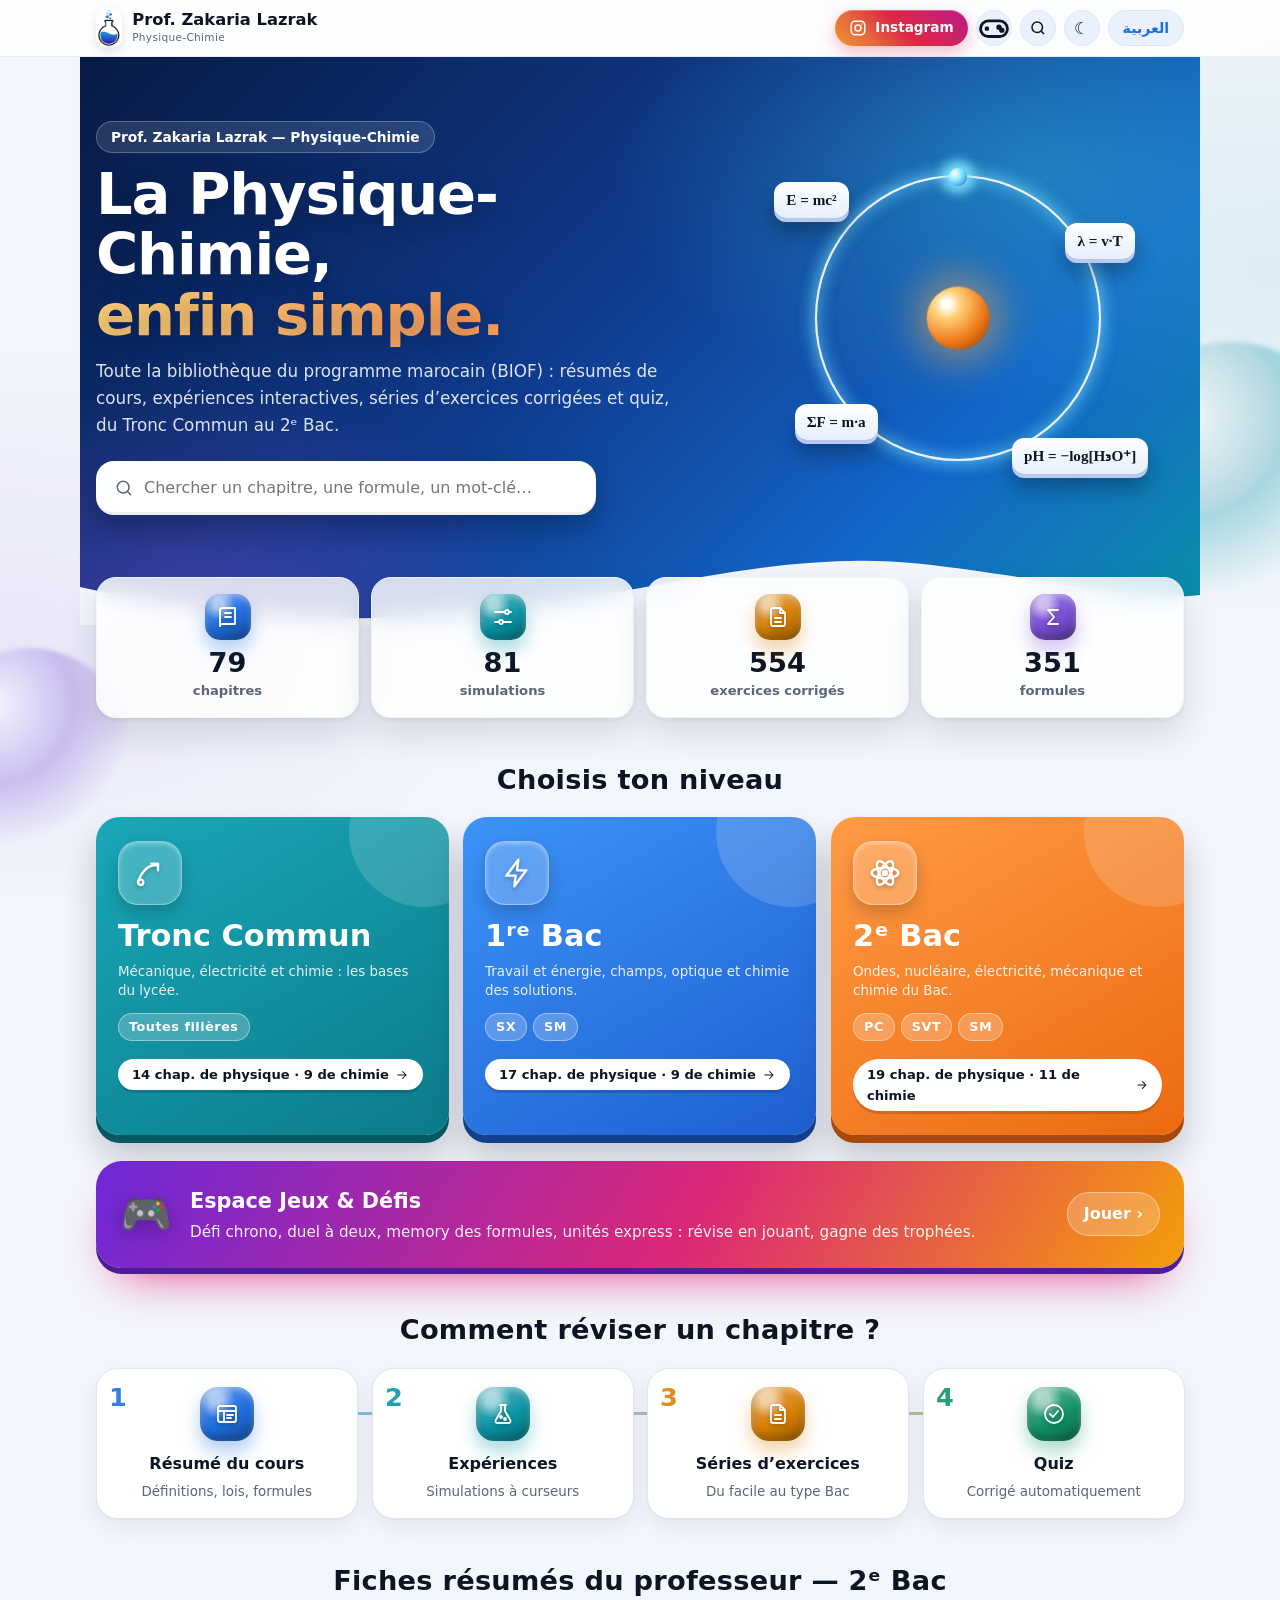
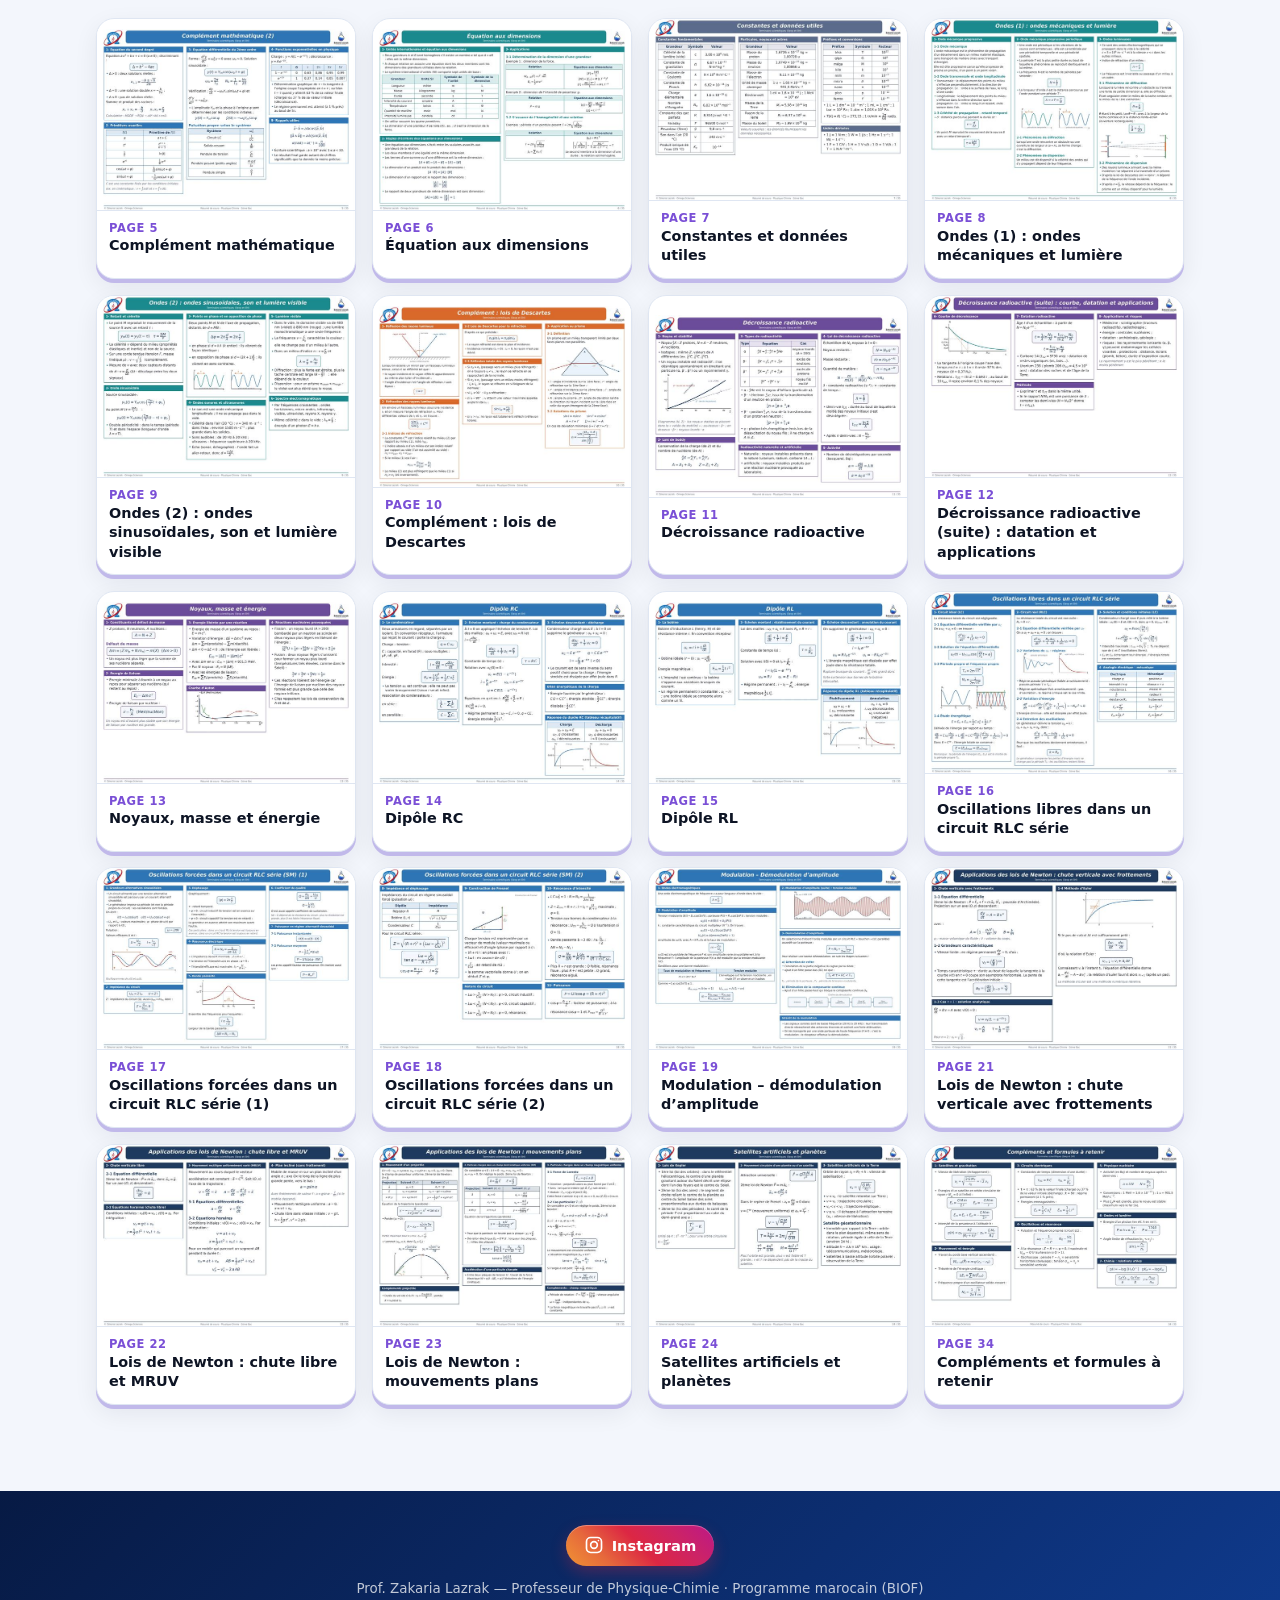
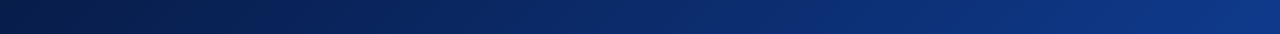
==== index.html @ 4e3874b1 "Jeux 3D pour l’écran interactif : Morpion 3D, Bulles 3D, Séquence lumineuse, Feu vert ! - Morpion 3D" ====
<!doctype html>
<html lang="fr" dir="ltr">
<head>
<meta charset="utf-8">
<meta name="viewport" content="width=device-width, initial-scale=1">
<title>Bibliothèque de Physique-Chimie | Zakaria Lazrak</title>
<meta name="description" content="Bibliothèque de physique-chimie : cours, formules, simulations interactives et exercices corrigés — Tronc Commun, 1ʳᵉ Bac, 2ᵉ Bac (programme marocain).">
<link rel="icon" href="assets/icon.jpg">
<link rel="stylesheet" id="css">
<link rel="stylesheet" href="assets/katex/katex.min.css">
<style>body { visibility: hidden; }</style>
<noscript><style>body { visibility: visible; }</style></noscript>
</head>
<body>
<header class="top">
  <a class="brand" href="#/">
    <img src="assets/icon.jpg" alt="" width="34" height="52">
    <span><b>Prof. Zakaria Lazrak</b><small>Physique-Chimie</small></span>
  </a>
  <div class="acts">
    <a id="insta-top" class="insta mini" href="https://instagram.com/zakarialazrak" target="_blank" rel="noopener" aria-label="Instagram">
      <svg viewBox="0 0 24 24" fill="none" stroke="currentColor" stroke-width="2" aria-hidden="true"><rect x="3" y="3" width="18" height="18" rx="5"/><circle cx="12" cy="12" r="4"/><circle cx="17.3" cy="6.7" r="1" fill="currentColor" stroke="none"/></svg>
      <span>Instagram</span>
    </a>
    <a id="jeuxbtn" class="theme" href="#/jeux" aria-label="Jeux"><svg viewBox="0 0 24 24" fill="none" stroke="currentColor" stroke-width="2" aria-hidden="true"><rect x="2.5" y="7" width="19" height="11" rx="5.5"/><path d="M7 11v3M5.5 12.5h3"/><circle cx="15.5" cy="11.5" r=".9" fill="currentColor"/><circle cx="17.5" cy="13.5" r=".9" fill="currentColor"/></svg></a>
    <a id="searchbtn" class="theme" href="#/recherche" aria-label="Recherche"><svg viewBox="0 0 24 24" fill="none" stroke="currentColor" stroke-width="2" aria-hidden="true"><circle cx="11" cy="11" r="7"/><path d="m20 20-3.5-3.5"/></svg></a>
    <button id="theme" class="theme" type="button"></button>
    <button id="lang" class="lang" type="button" aria-label="Changer de langue / تغيير اللغة"></button>
  </div>
</header>
<main id="app"></main>
<footer class="foot">
  <a id="insta" class="insta" href="https://instagram.com/zakarialazrak" target="_blank" rel="noopener">
    <svg viewBox="0 0 24 24" fill="none" stroke="currentColor" stroke-width="2" aria-hidden="true"><rect x="3" y="3" width="18" height="18" rx="5"/><circle cx="12" cy="12" r="4"/><circle cx="17.3" cy="6.7" r="1" fill="currentColor" stroke="none"/></svg>
    Instagram
  </a>
  <span id="foot"></span>
</footer>
<script>
  // Chargement des fichiers du site avec le numéro de version lu dans version.txt :
  // après une mise à jour, les élèves reçoivent tout de suite les nouveaux fichiers (pas d'ancienne copie en cache).
  (function () {
    var files = ['assets/katex/katex.min.js', 'assets/katex/auto-render.min.js', 'contenu/programme.js', 'contenu/outils.js', 'js/sims.js', 'js/sims-chimie.js', 'js/sims-plus.js', 'js/sims-elec.js', 'js/sims-noyau.js', 'js/data.js', 'js/data-chimie.js', 'js/extra.js', 'js/resume.js', 'js/series.js', 'js/fiches.js', 'js/stepsims.js', 'js/exos.js', 'js/exos-tc.js', 'js/exos-1bac.js', 'js/exos-2bac.js', 'js/exos-plus.js', 'js/exos-tc2.js', 'js/exos-1bac2.js', 'js/exos-2bac2.js', 'contenu/exp-tc.js', 'contenu/exp-1bac.js', 'contenu/exp-2bac.js', 'contenu/phet.js', 'js/details.js', 'js/tex.js', 'js/jeux-data.js', 'js/jeux.js', 'js/jeux3d.js', 'js/app.js'];
    var show = function () { document.body.style.visibility = 'visible'; };
    function load(v) {
      window.__V = v; var q = v ? '?v=' + encodeURIComponent(v) : '';
      var css = document.getElementById('css'); css.onload = css.onerror = show; css.href = 'css/style.css' + q;
      files.forEach(function (f) { var s = document.createElement('script'); s.src = f + q; s.async = false; document.body.appendChild(s); });
      setTimeout(show, 2500);
    }
    try {
      fetch('version.txt?t=' + Date.now(), { cache: 'no-store' })
        .then(function (r) { return r.ok ? r.text() : ''; })
        .then(function (t) { load(t.trim().slice(0, 40)); }, function () { load(''); });
    } catch (e) { load(''); }
  })();
</script>
</body>
</html>
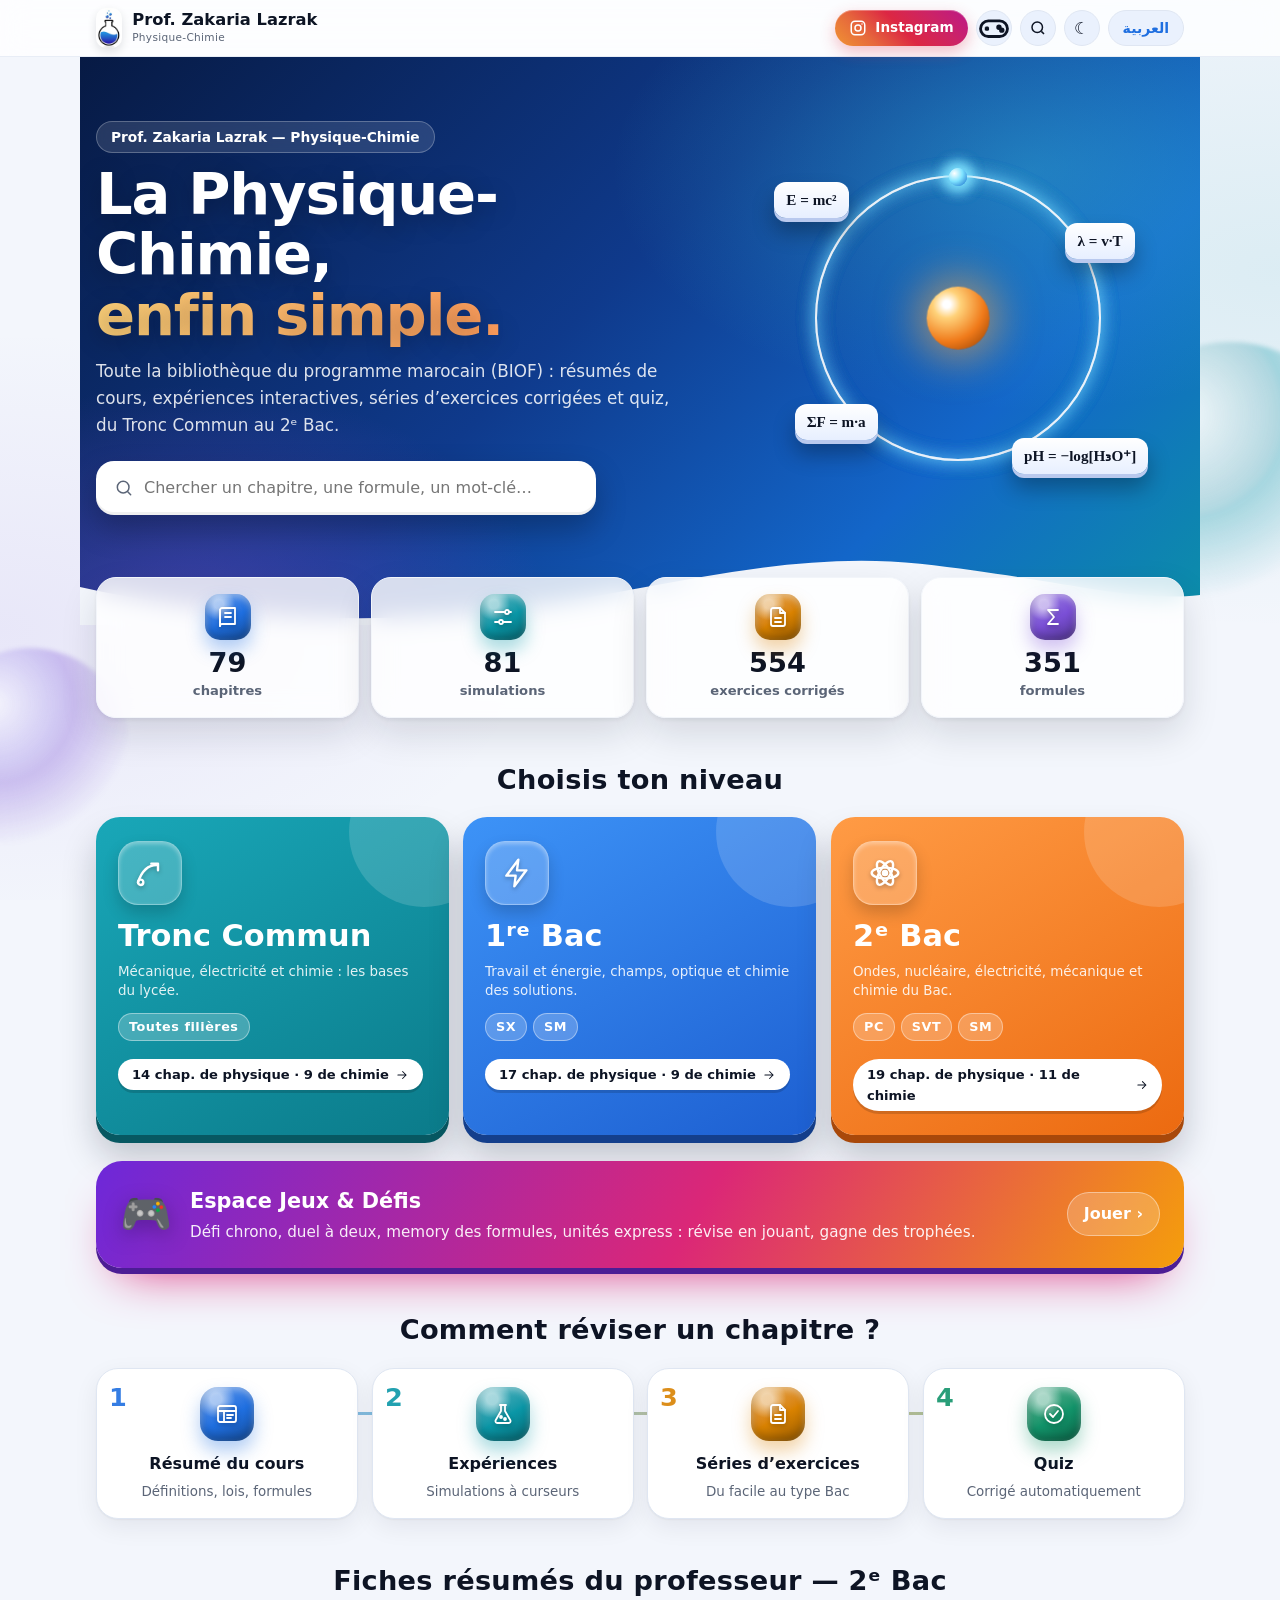
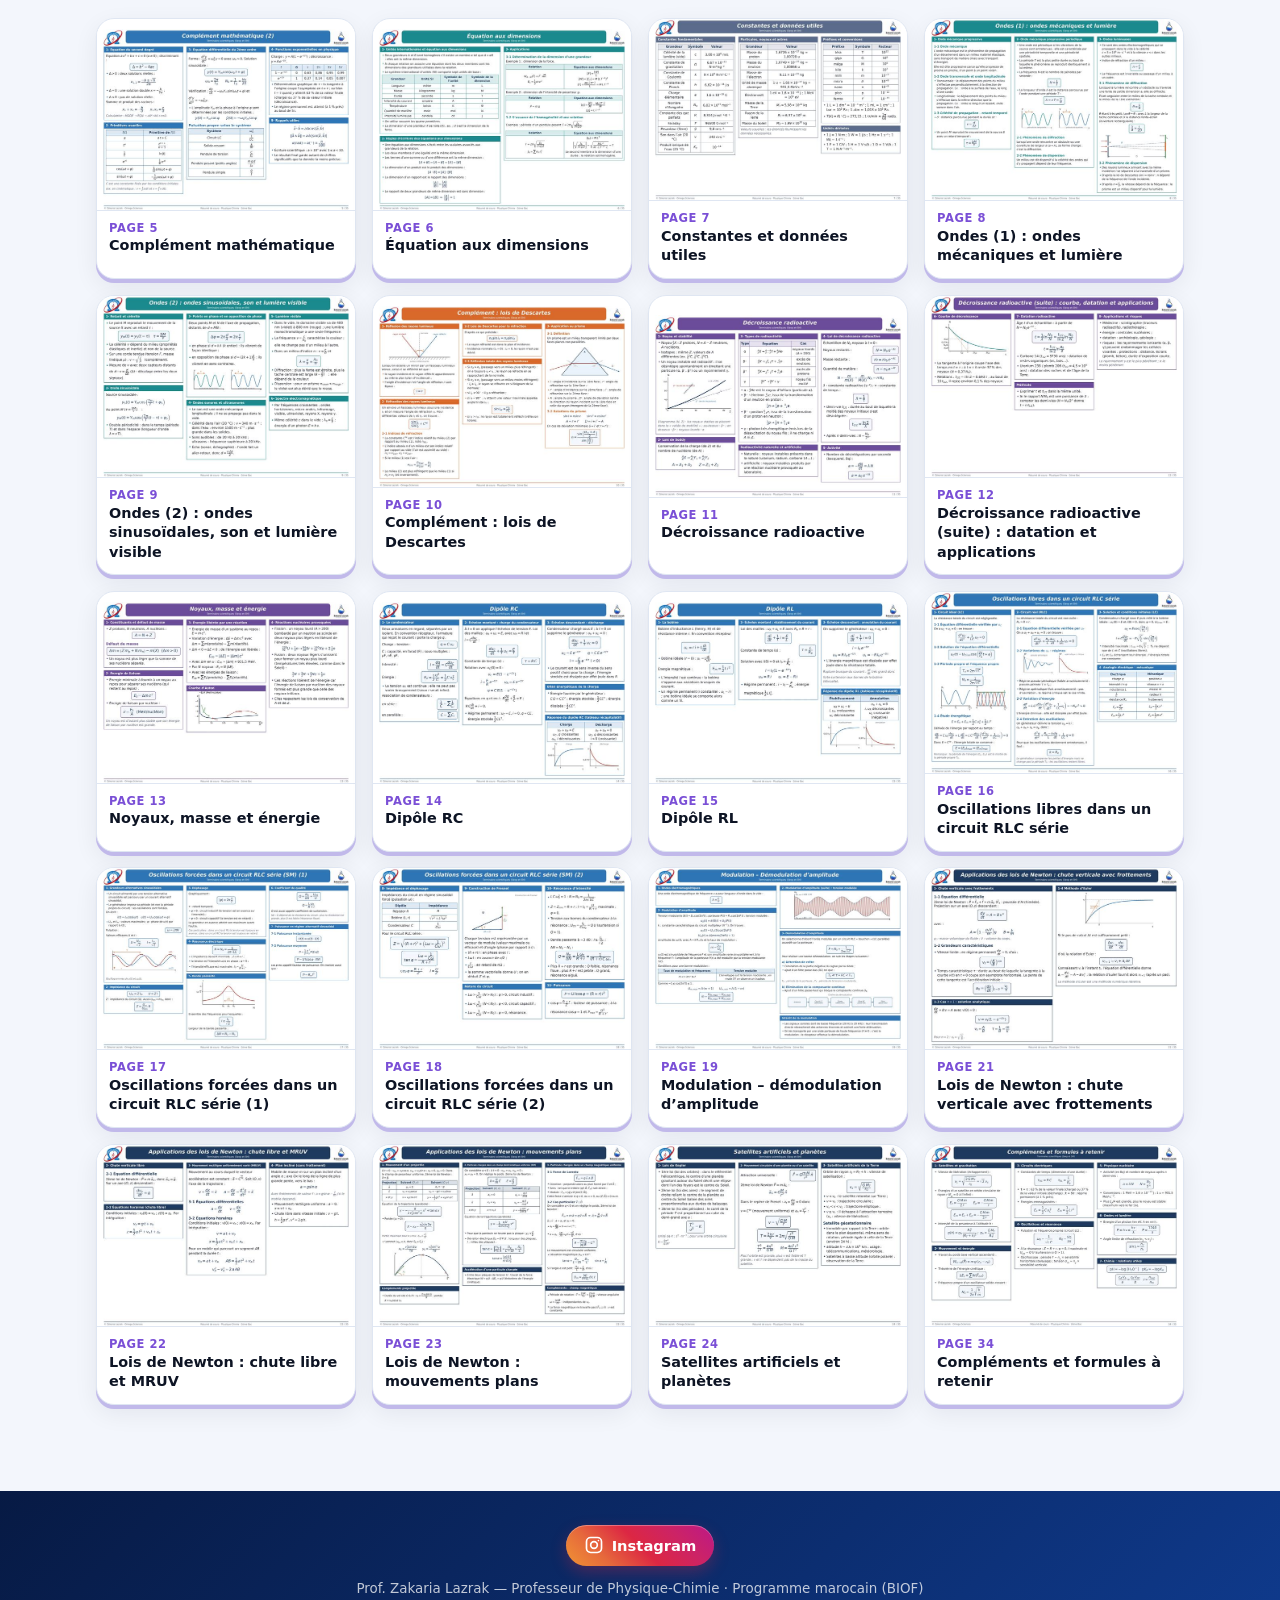
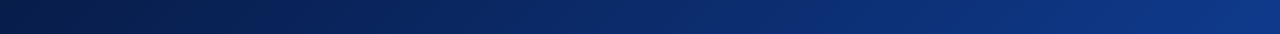
==== commit becc1645: "Jeux de réflexion : 2 énigmes, 2 intrus et 3 mots de plus pour chacun des 79 chapitres Co-Authored-B" ====
--- a/index.html
+++ b/index.html
@@ -40,7 +40,7 @@
   // Chargement des fichiers du site avec le numéro de version lu dans version.txt :
   // après une mise à jour, les élèves reçoivent tout de suite les nouveaux fichiers (pas d'ancienne copie en cache).
   (function () {
-    var files = ['assets/katex/katex.min.js', 'assets/katex/auto-render.min.js', 'contenu/programme.js', 'contenu/outils.js', 'js/sims.js', 'js/sims-chimie.js', 'js/sims-plus.js', 'js/sims-elec.js', 'js/sims-noyau.js', 'js/data.js', 'js/data-chimie.js', 'js/extra.js', 'js/resume.js', 'js/series.js', 'js/fiches.js', 'js/stepsims.js', 'js/exos.js', 'js/exos-tc.js', 'js/exos-1bac.js', 'js/exos-2bac.js', 'js/exos-plus.js', 'js/exos-tc2.js', 'js/exos-1bac2.js', 'js/exos-2bac2.js', 'contenu/exp-tc.js', 'contenu/exp-1bac.js', 'contenu/exp-2bac.js', 'contenu/phet.js', 'js/details.js', 'js/tex.js', 'js/jeux-data.js', 'js/jeux.js', 'js/jeux3d.js', 'js/app.js'];
+    var files = ['assets/katex/katex.min.js', 'assets/katex/auto-render.min.js', 'contenu/programme.js', 'contenu/outils.js', 'js/sims.js', 'js/sims-chimie.js', 'js/sims-plus.js', 'js/sims-elec.js', 'js/sims-noyau.js', 'js/data.js', 'js/data-chimie.js', 'js/extra.js', 'js/resume.js', 'js/series.js', 'js/fiches.js', 'js/stepsims.js', 'js/exos.js', 'js/exos-tc.js', 'js/exos-1bac.js', 'js/exos-2bac.js', 'js/exos-plus.js', 'js/exos-tc2.js', 'js/exos-1bac2.js', 'js/exos-2bac2.js', 'contenu/exp-tc.js', 'contenu/exp-1bac.js', 'contenu/exp-2bac.js', 'contenu/phet.js', 'js/details.js', 'js/tex.js', 'js/jeux-data.js', 'js/jeux-data-tc.js', 'js/jeux-data-1bac.js', 'js/jeux-data-2bac.js', 'js/jeux.js', 'js/jeux3d.js', 'js/defis.js', 'js/organique.js', 'js/app.js'];
     var show = function () { document.body.style.visibility = 'visible'; };
     function load(v) {
       window.__V = v; var q = v ? '?v=' + encodeURIComponent(v) : '';
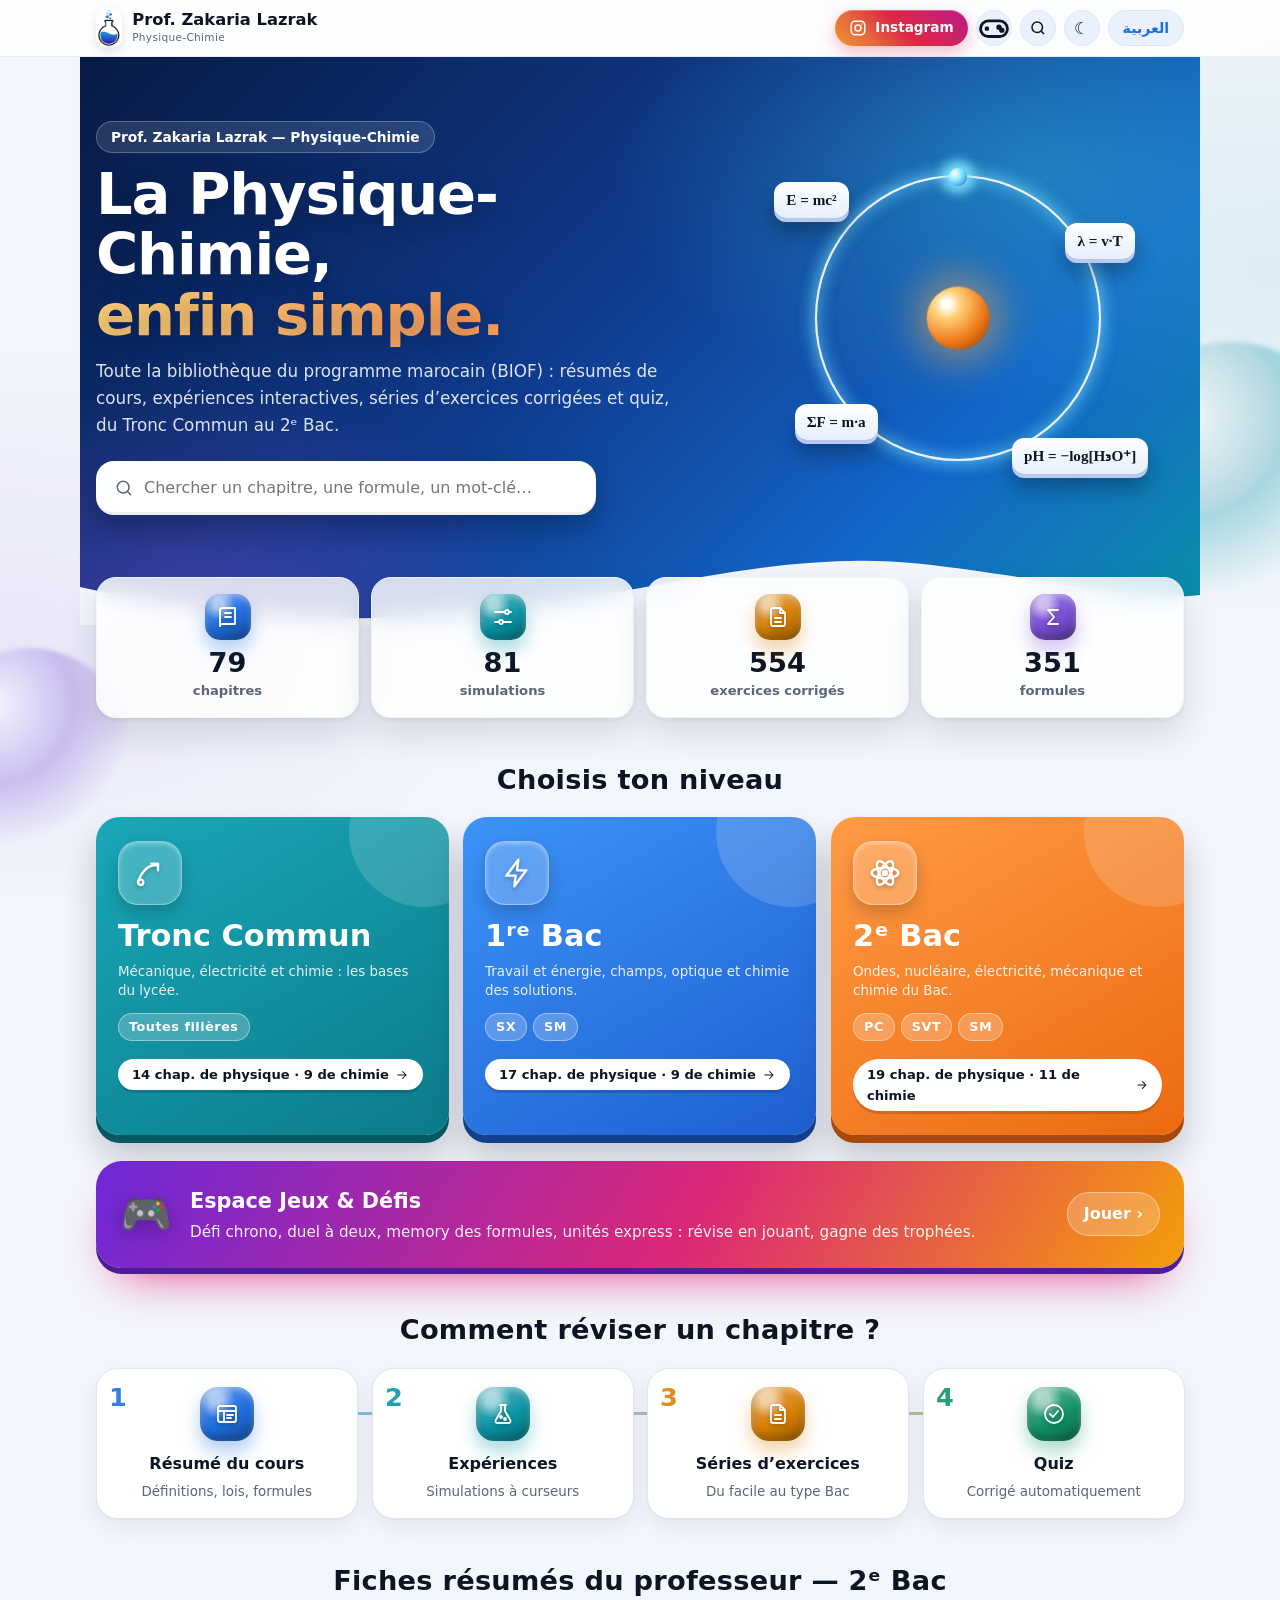
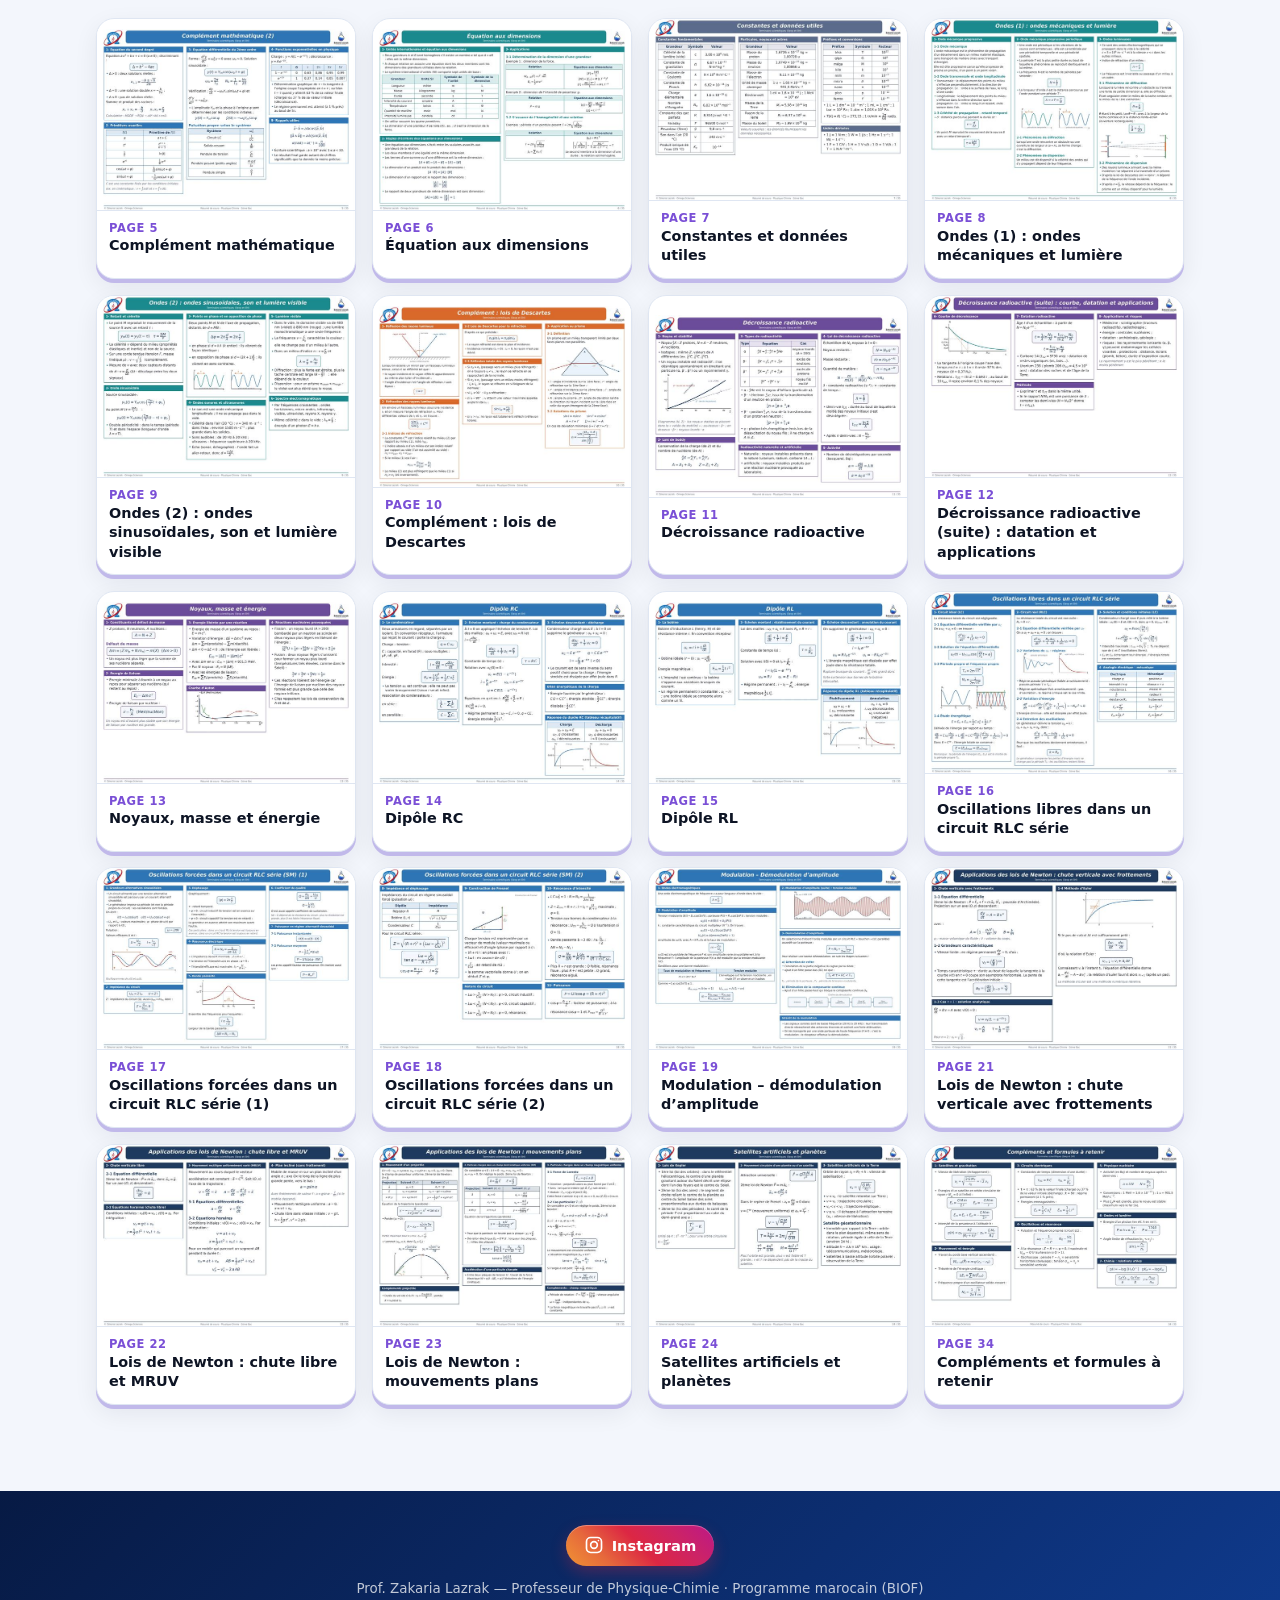
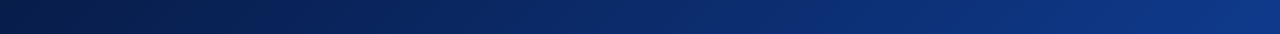
==== commit 1cc435c5: "Code du professeur pour l’Espace Jeux, les expériences et les corrections des séries - Pavé numériqu" ====
--- a/index.html
+++ b/index.html
@@ -22,6 +22,7 @@
       <svg viewBox="0 0 24 24" fill="none" stroke="currentColor" stroke-width="2" aria-hidden="true"><rect x="3" y="3" width="18" height="18" rx="5"/><circle cx="12" cy="12" r="4"/><circle cx="17.3" cy="6.7" r="1" fill="currentColor" stroke="none"/></svg>
       <span>Instagram</span>
     </a>
+    <button id="lockbtn" class="theme" type="button" hidden aria-label="Verrouiller">🔓</button>
     <a id="jeuxbtn" class="theme" href="#/jeux" aria-label="Jeux"><svg viewBox="0 0 24 24" fill="none" stroke="currentColor" stroke-width="2" aria-hidden="true"><rect x="2.5" y="7" width="19" height="11" rx="5.5"/><path d="M7 11v3M5.5 12.5h3"/><circle cx="15.5" cy="11.5" r=".9" fill="currentColor"/><circle cx="17.5" cy="13.5" r=".9" fill="currentColor"/></svg></a>
     <a id="searchbtn" class="theme" href="#/recherche" aria-label="Recherche"><svg viewBox="0 0 24 24" fill="none" stroke="currentColor" stroke-width="2" aria-hidden="true"><circle cx="11" cy="11" r="7"/><path d="m20 20-3.5-3.5"/></svg></a>
     <button id="theme" class="theme" type="button"></button>
@@ -40,7 +41,7 @@
   // Chargement des fichiers du site avec le numéro de version lu dans version.txt :
   // après une mise à jour, les élèves reçoivent tout de suite les nouveaux fichiers (pas d'ancienne copie en cache).
   (function () {
-    var files = ['assets/katex/katex.min.js', 'assets/katex/auto-render.min.js', 'contenu/programme.js', 'contenu/outils.js', 'js/sims.js', 'js/sims-chimie.js', 'js/sims-plus.js', 'js/sims-elec.js', 'js/sims-noyau.js', 'js/data.js', 'js/data-chimie.js', 'js/extra.js', 'js/resume.js', 'js/series.js', 'js/fiches.js', 'js/stepsims.js', 'js/exos.js', 'js/exos-tc.js', 'js/exos-1bac.js', 'js/exos-2bac.js', 'js/exos-plus.js', 'js/exos-tc2.js', 'js/exos-1bac2.js', 'js/exos-2bac2.js', 'contenu/exp-tc.js', 'contenu/exp-1bac.js', 'contenu/exp-2bac.js', 'contenu/phet.js', 'js/details.js', 'js/tex.js', 'js/jeux-data.js', 'js/jeux-data-tc.js', 'js/jeux-data-1bac.js', 'js/jeux-data-2bac.js', 'js/jeux.js', 'js/jeux3d.js', 'js/defis.js', 'js/organique.js', 'js/app.js'];
+    var files = ['assets/katex/katex.min.js', 'assets/katex/auto-render.min.js', 'contenu/programme.js', 'contenu/outils.js', 'js/sims.js', 'js/sims-chimie.js', 'js/sims-plus.js', 'js/sims-elec.js', 'js/sims-noyau.js', 'js/data.js', 'js/data-chimie.js', 'js/extra.js', 'js/resume.js', 'js/series.js', 'js/fiches.js', 'js/stepsims.js', 'js/exos.js', 'js/exos-tc.js', 'js/exos-1bac.js', 'js/exos-2bac.js', 'js/exos-plus.js', 'js/exos-tc2.js', 'js/exos-1bac2.js', 'js/exos-2bac2.js', 'contenu/exp-tc.js', 'contenu/exp-1bac.js', 'contenu/exp-2bac.js', 'contenu/phet.js', 'js/details.js', 'js/tex.js', 'js/verrou.js', 'js/jeux-data.js', 'js/jeux-data-tc.js', 'js/jeux-data-1bac.js', 'js/jeux-data-2bac.js', 'js/jeux.js', 'js/jeux3d.js', 'js/defis.js', 'js/organique.js', 'js/app.js'];
     var show = function () { document.body.style.visibility = 'visible'; };
     function load(v) {
       window.__V = v; var q = v ? '?v=' + encodeURIComponent(v) : '';
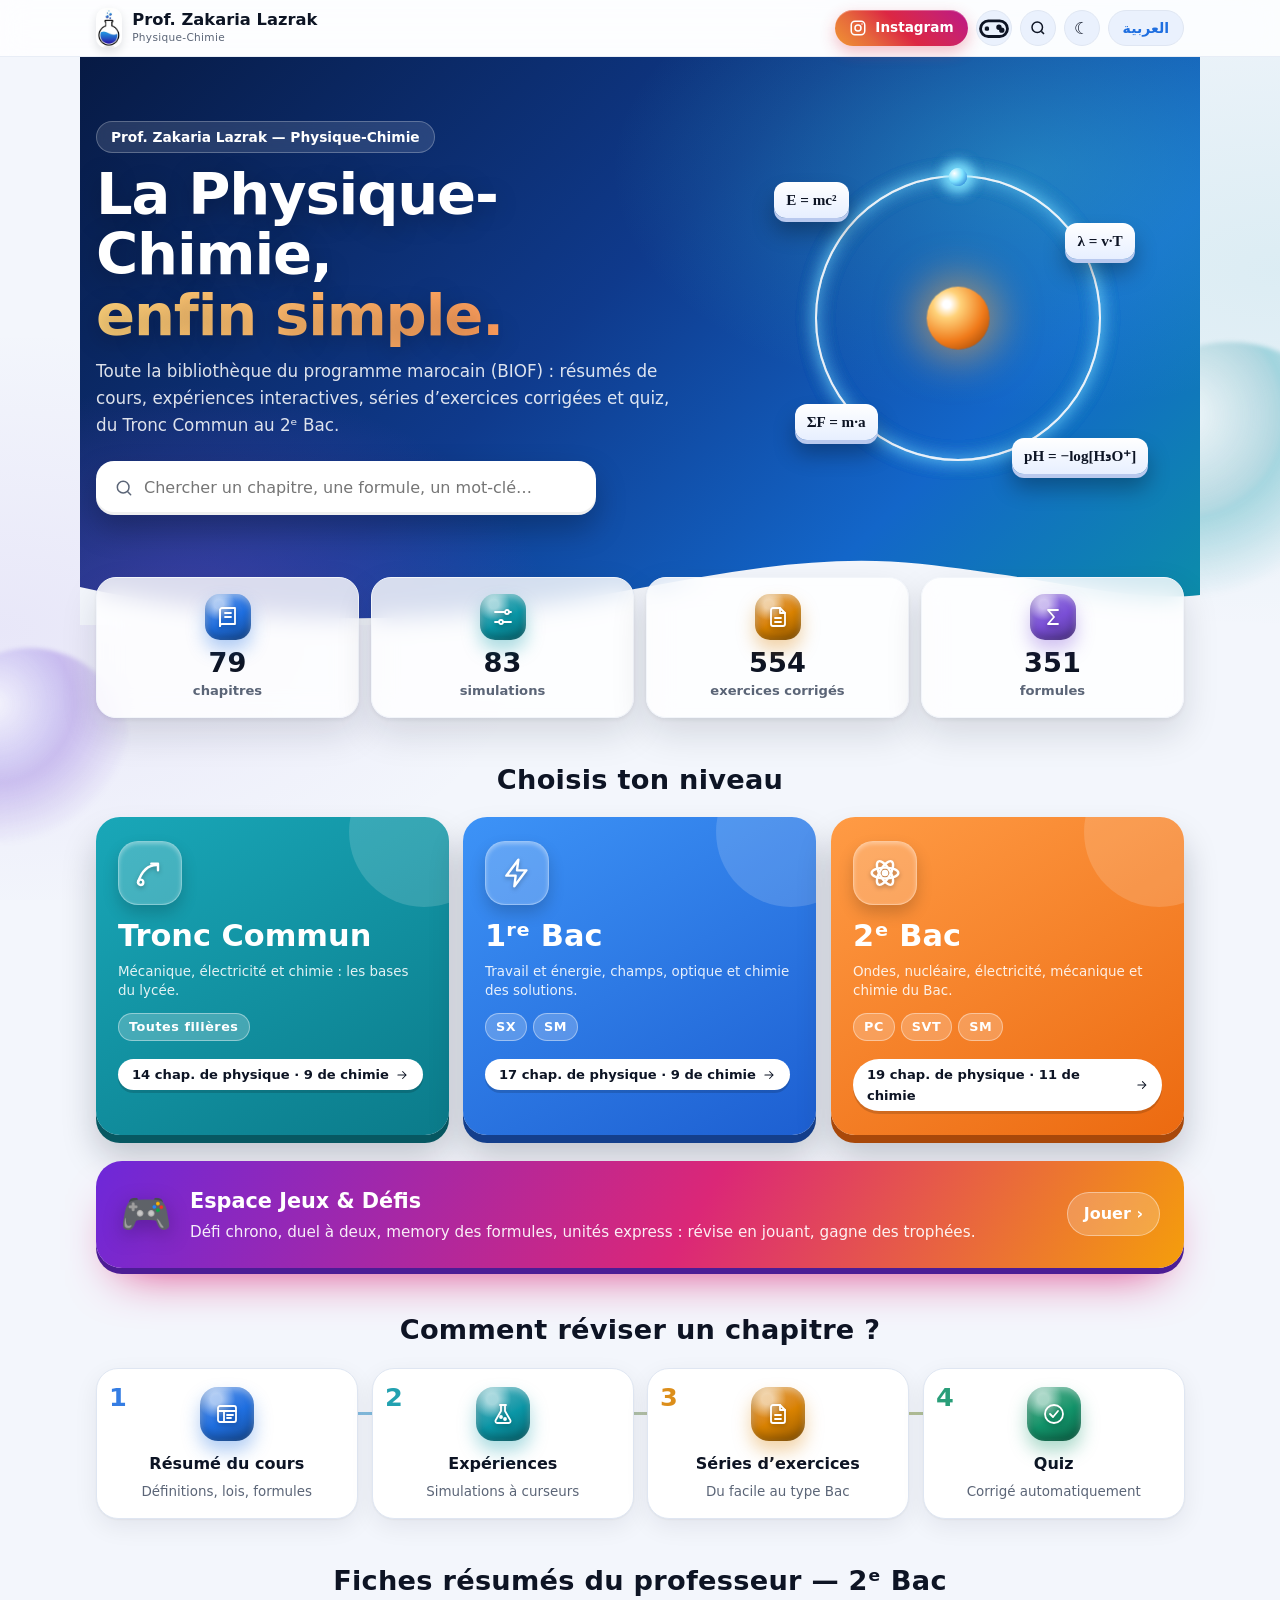
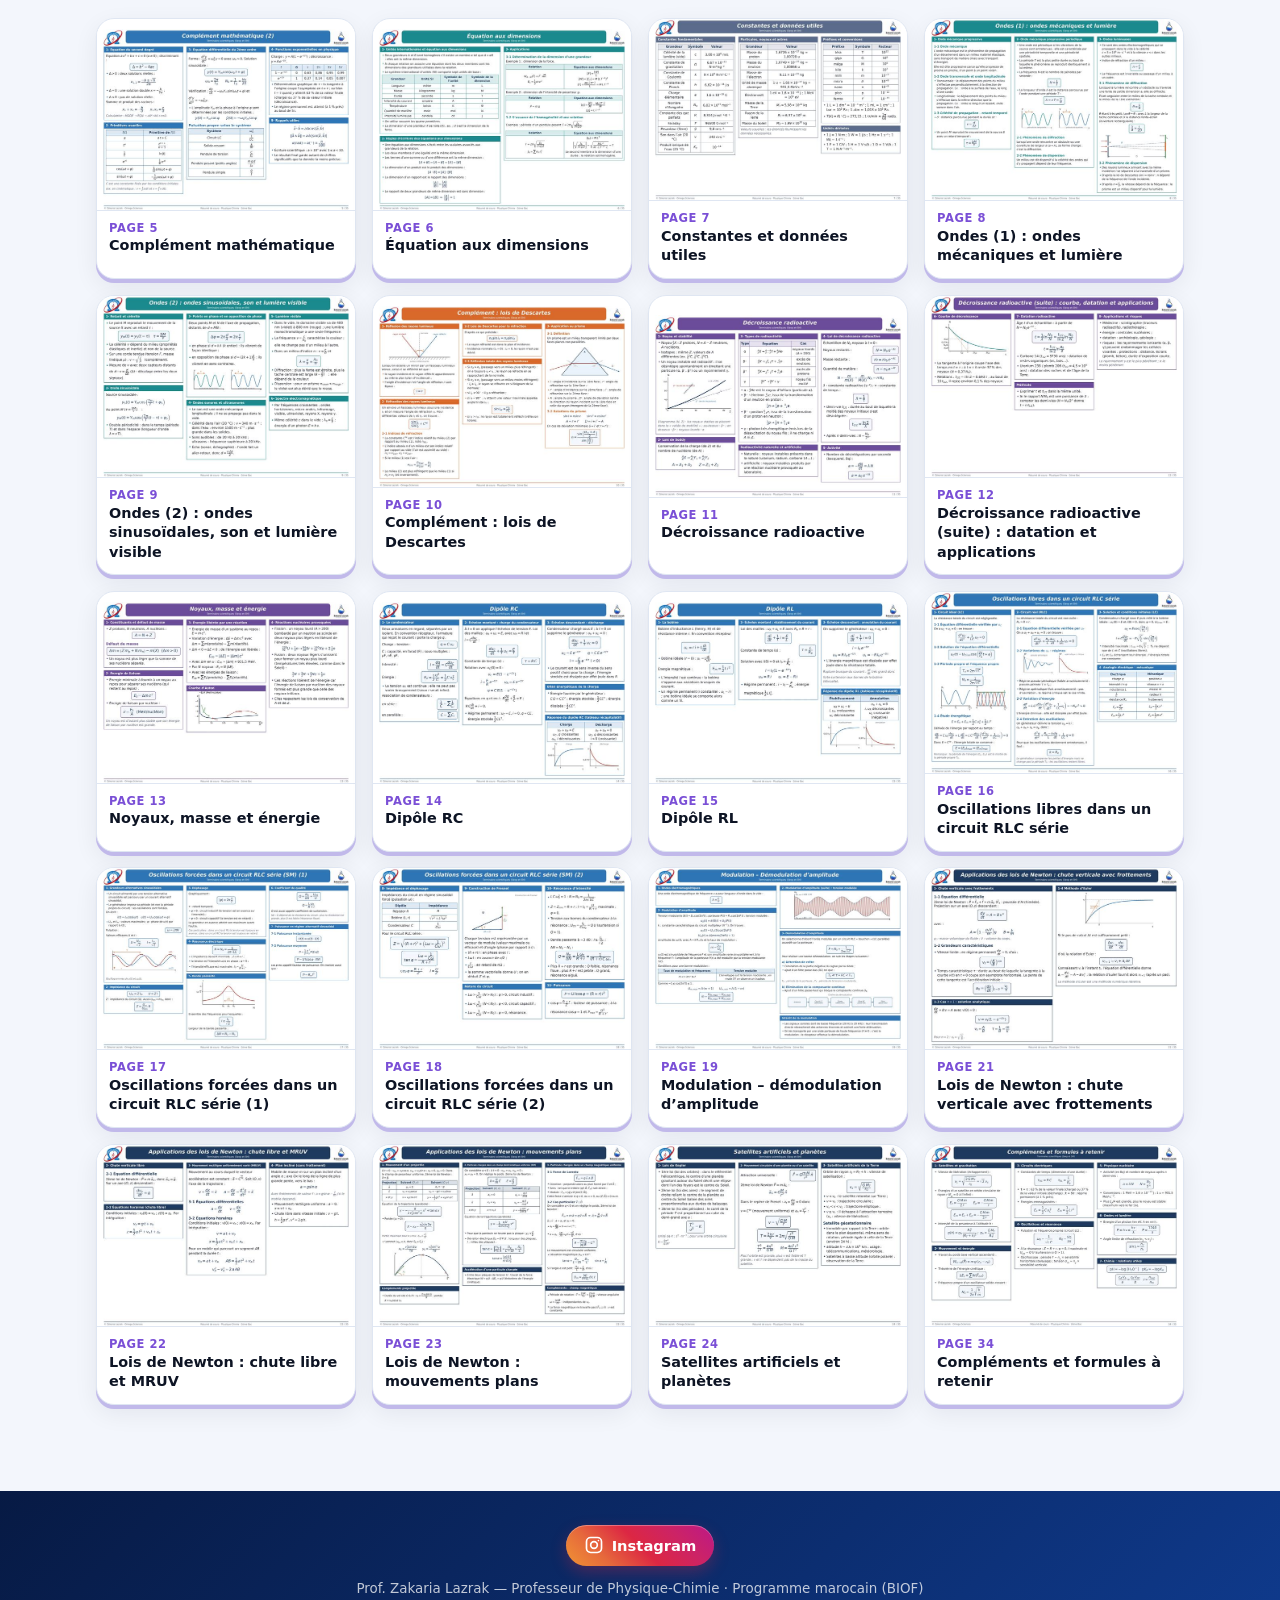
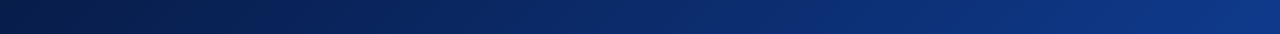
==== commit 58c7fcef: "Espace Jeux : jeux de ballon (match de foot, tirs au but) et générateur de questions de calcul - ⚽ M" ====
--- a/index.html
+++ b/index.html
@@ -41,7 +41,7 @@
   // Chargement des fichiers du site avec le numéro de version lu dans version.txt :
   // après une mise à jour, les élèves reçoivent tout de suite les nouveaux fichiers (pas d'ancienne copie en cache).
   (function () {
-    var files = ['assets/katex/katex.min.js', 'assets/katex/auto-render.min.js', 'contenu/programme.js', 'contenu/outils.js', 'js/sims.js', 'js/sims-chimie.js', 'js/sims-plus.js', 'js/sims-elec.js', 'js/sims-noyau.js', 'js/data.js', 'js/data-chimie.js', 'js/extra.js', 'js/resume.js', 'js/series.js', 'js/fiches.js', 'js/stepsims.js', 'js/exos.js', 'js/exos-tc.js', 'js/exos-1bac.js', 'js/exos-2bac.js', 'js/exos-plus.js', 'js/exos-tc2.js', 'js/exos-1bac2.js', 'js/exos-2bac2.js', 'contenu/exp-tc.js', 'contenu/exp-1bac.js', 'contenu/exp-2bac.js', 'contenu/phet.js', 'js/details.js', 'js/tex.js', 'js/verrou.js', 'js/jeux-data.js', 'js/jeux-data-tc.js', 'js/jeux-data-1bac.js', 'js/jeux-data-2bac.js', 'js/jeux.js', 'js/jeux3d.js', 'js/defis.js', 'js/organique.js', 'js/app.js'];
+    var files = ['assets/katex/katex.min.js', 'assets/katex/auto-render.min.js', 'contenu/programme.js', 'contenu/outils.js', 'js/sims.js', 'js/sims-chimie.js', 'js/sims-plus.js', 'js/sims-elec.js', 'js/sims-noyau.js', 'js/data.js', 'js/data-chimie.js', 'js/extra.js', 'js/resume.js', 'js/series.js', 'js/fiches.js', 'js/stepsims.js', 'js/exos.js', 'js/exos-tc.js', 'js/exos-1bac.js', 'js/exos-2bac.js', 'js/exos-plus.js', 'js/exos-tc2.js', 'js/exos-1bac2.js', 'js/exos-2bac2.js', 'contenu/exp-tc.js', 'contenu/exp-1bac.js', 'contenu/exp-2bac.js', 'contenu/phet.js', 'js/details.js', 'js/tex.js', 'js/verrou.js', 'js/jeux-data.js', 'js/jeux-data-tc.js', 'js/jeux-data-1bac.js', 'js/jeux-data-2bac.js', 'js/jeux-gen.js', 'js/jeux.js', 'js/jeux3d.js', 'js/defis.js', 'js/organique.js', 'js/app.js'];
     var show = function () { document.body.style.visibility = 'visible'; };
     function load(v) {
       window.__V = v; var q = v ? '?v=' + encodeURIComponent(v) : '';
